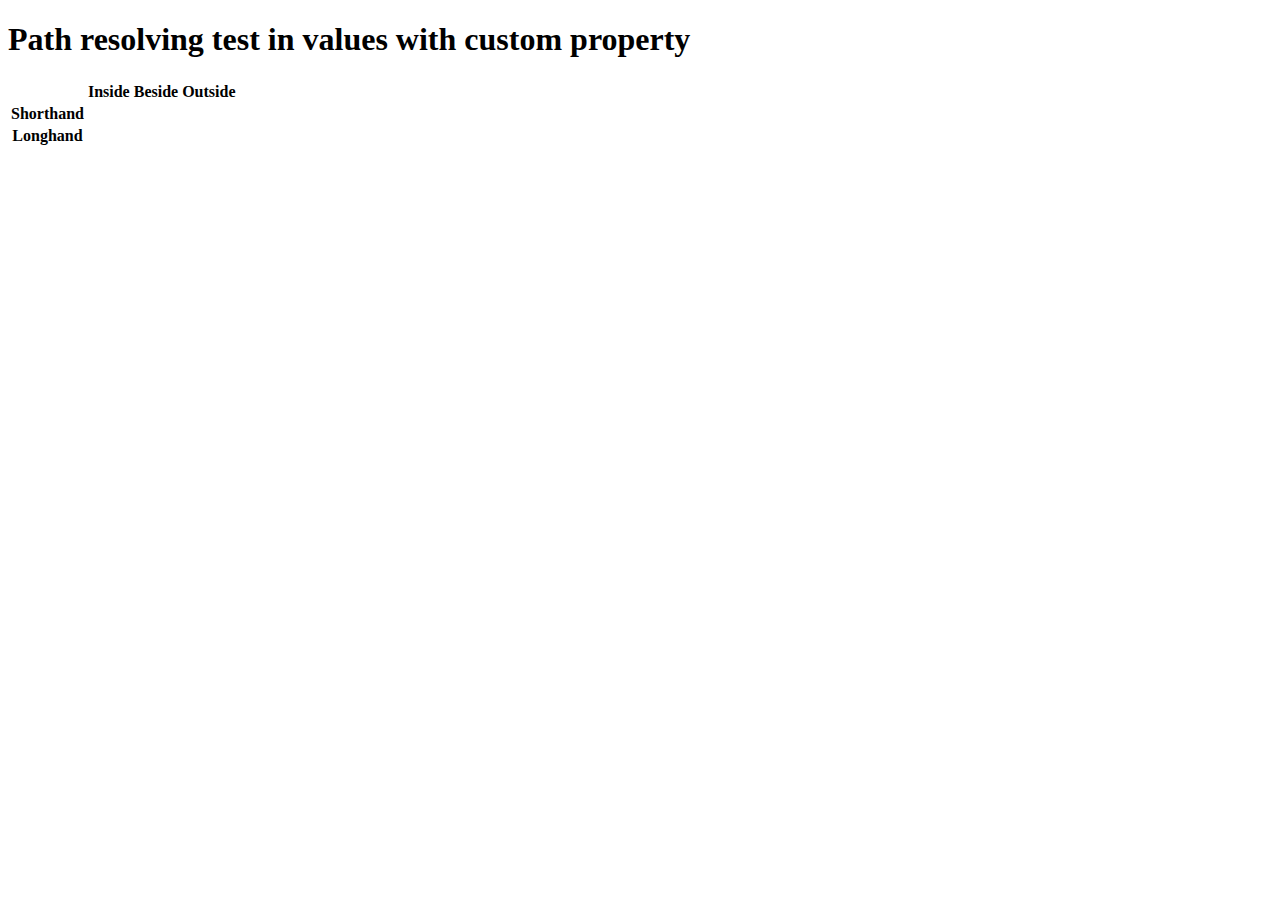
==== index.html @ dd89e679 "Add basic markup" ====
<!DOCTYPE html>
<html class="page" lang="en">

<head>
	<meta charset="UTF-8">
	<meta name="viewport" content="width=device-width, initial-scale=1.0">
	<title>Path resolving test in values ​​with custom property</title>
	<link rel="stylesheet" href="./a/style.css">
	<link rel="stylesheet" href="./b/style.css">
</head>

<body class="page__body">
	<main class="page__content">
		<h1 class="heading">Path resolving test in values ​​with custom property</h1>
		<table>
			<thead>
				<tr>
					<td></td>
					<th scope="col">Inside</th>
					<th scope="col">Beside</th>
					<th scope="col">Outside</th>
				</tr>
			</thead>
			<tbody>
				<tr>
					<th scope="row">Shorthand</th>
					<td>
						<div class="test test--bg_shorthand test--url_inside"></div>
					</td>
					<td>
						<div class="test test--bg_shorthand test--url_beside"></div>
					</td>
					<td>
						<div class="test test--bg_shorthand test--url_outside"></div>
					</td>
				</tr>
				<tr>
					<th scope="row">Longhand</th>
					<td>
						<div class="test test--bg_longhand test--url_inside"></div>
					</td>
					<td></td>
					<td>
						<div class="test test--bg_longhand test--url_outside"></div>
					</td>
				</tr>
			</tbody>
		</table>
	</main>
</body>

</html>
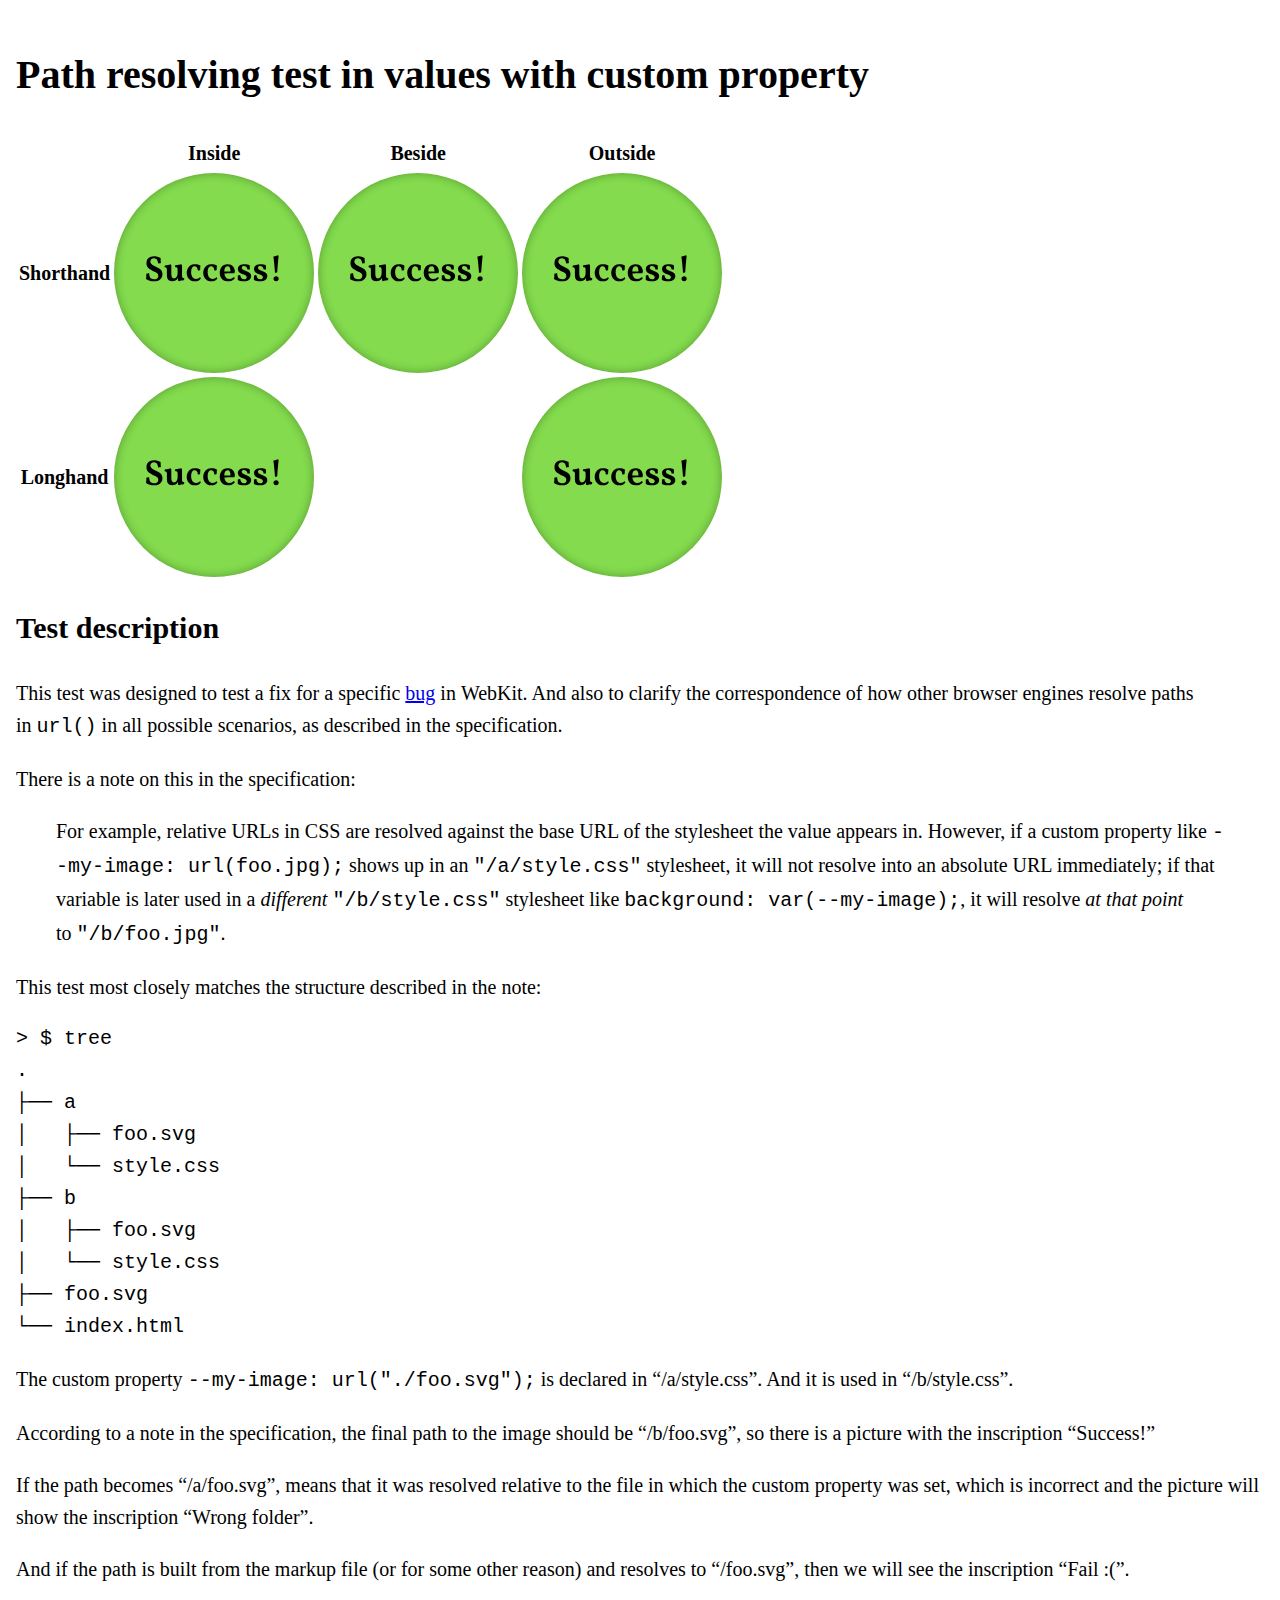
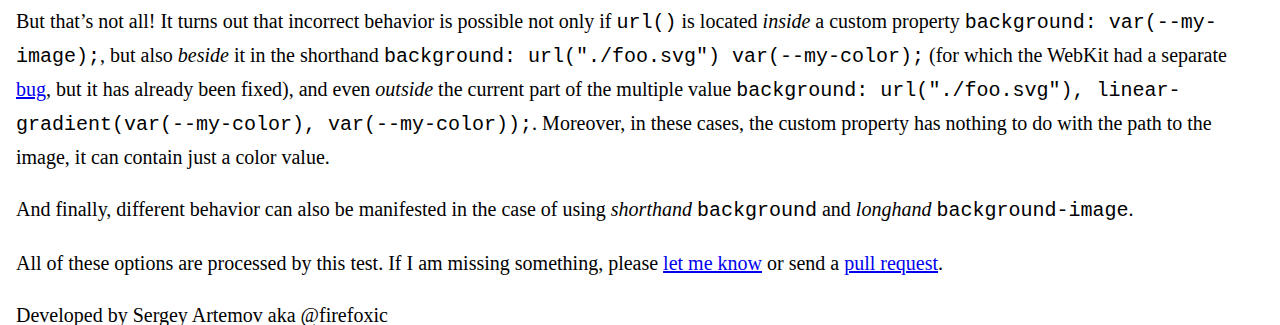
==== commit f30a6c09: "Add description for test" ====
--- a/index.html
+++ b/index.html
@@ -4,14 +4,14 @@
 <head>
 	<meta charset="UTF-8">
 	<meta name="viewport" content="width=device-width, initial-scale=1.0">
-	<title>Path resolving test in values ​​with custom property</title>
+	<title>Path resolving test in values ​​with custom property</title>
 	<link rel="stylesheet" href="./a/style.css">
 	<link rel="stylesheet" href="./b/style.css">
 </head>
 
 <body class="page__body">
 	<main class="page__content">
-		<h1 class="heading">Path resolving test in values ​​with custom property</h1>
+		<h1 class="heading">Path resolving test in values ​​with custom property</h1>
 		<table>
 			<thead>
 				<tr>
@@ -46,7 +46,52 @@
 				</tr>
 			</tbody>
 		</table>
+		<h2>Test description</h2>
+		<p>
+			This test was designed to test a fix for a specific <a href="https://bugs.webkit.org/show_bug.cgi?id=200092">bug</a> in WebKit. And also to clarify the correspondence of how other browser engines resolve paths in <code>url()</code> in all possible scenarios, as described in the specification.
+		</p>
+		<p>
+			There is a note on this in the specification:
+		</p>
+		<blockquote cite="https://drafts.csswg.org/css-variables-1/#syntax">
+			For example, relative URLs in CSS are resolved against the base URL of the stylesheet the value appears in. However, if a custom property like <code>--my-image: url(foo.jpg);</code> shows up in an <code>"/a/style.css"</code> stylesheet, it will not resolve into an absolute URL immediately; if that variable is later used in a <em>different</em> <code>"/b/style.css"</code> stylesheet like <code>background: var(--my-image);</code>, it will resolve <em>at that point</em> to <code>"/b/foo.jpg"</code>.
+		</blockquote>
+		<p>
+			This test most closely matches the structure described in the note:
+		</p>
+		<pre><code>> $ tree
+.
+├── a
+│   ├── foo.svg
+│   └── style.css
+├── b
+│   ├── foo.svg
+│   └── style.css
+├── foo.svg
+└── index.html</code></pre>
+		<p>
+			The custom property <code>--my-image: url("./foo.svg");</code> is declared in “/a/style.css”. And it is used in “/b/style.css”.
+		</p>
+		According to a note in the specification, the final path to the image should be “/b/foo.svg”, so there is a picture with the inscription “Success!”
+		<p>
+		</p>
+		<p>
+			If the path becomes “/a/foo.svg”, means that it was resolved relative to the file in which the custom property was set, which is incorrect and the picture will show the inscription “Wrong folder”.
+		</p>
+		<p>
+			And if the path is built from the markup file (or for some other reason) and resolves to “/foo.svg”, then we will see the inscription “Fail :(”.
+		</p>
+		<p>
+			But that’s not all! It turns out that incorrect behavior is possible not only if <code>url()</code> is located <em>inside</em> a custom property <code>background: var(--my-image);</code>, but also <em>beside</em> it in the shorthand <code>background: url("./foo.svg") var(--my-color);</code> (for which the WebKit had a separate <a href="https://bugs.webkit.org/show_bug.cgi?id=198512">bug</a>, but it has already been fixed), and even <em>outside</em> the current part of the multiple value <code>background: url("./foo.svg"), linear-gradient(var(--my-color), var(--my-color));</code>. Moreover, in these cases, the custom property has nothing to do with the path to the image, it can contain just a color value.
+		</p>
+		<p>
+			And finally, different behavior can also be manifested in the case of using <em>shorthand</em> <code>background</code> and <em>longhand</em> <code>background-image</code>.
+		</p>
+		<p>
+			All of these options are processed by this test. If I am missing something, please <a href="https://github.com/firefoxic/test-custom-properties-working-with-url/issues">let me know</a> or send a <a href="https://github.com/firefoxic/test-custom-properties-working-with-url/pulls">pull request</a>.
+		</p>
 	</main>
+	<footer>Developed by Sergey Artemov aka @firefoxic</footer>
 </body>
 
 </html>
--- a/a/style.css
+++ b/a/style.css
@@ -0,0 +1,3 @@
+.test {
+	--my-image: url("./foo.svg");
+}
--- a/b/style.css
+++ b/b/style.css
@@ -0,0 +1,47 @@
+.page {
+	display: grid;
+	min-block-size: 100%;
+	font-size: 20px;
+	line-height: 1.6;
+}
+
+.page__body {
+	box-sizing: border-box;
+	display: grid;
+	min-block-size: 100%;
+	margin: 0;
+	padding: 16px;
+}
+
+.test {
+	--my-color: hsl(250deg 66% 58%);
+
+	inline-size: 200px;
+	block-size: 200px;
+	border-radius: 100%;
+	box-shadow: inset 0px 0px 10px hsl(0deg 0% 0% / 0.3);
+}
+
+.test--bg_shorthand.test--url_inside {
+	background: var(--my-image);
+}
+
+.test--bg_shorthand.test--url_beside {
+	background: url("./foo.svg") var(--my-color);
+}
+
+.test--bg_shorthand.test--url_outside {
+	background:
+		url("./foo.svg"),
+		linear-gradient(var(--my-color), var(--my-color));
+}
+
+.test--bg_longhand.test--url_inside {
+	background-image: var(--my-image);
+}
+
+.test--bg_longhand.test--url_outside {
+	background-image:
+		url("./foo.svg"),
+		linear-gradient(var(--my-color), var(--my-color));
+}
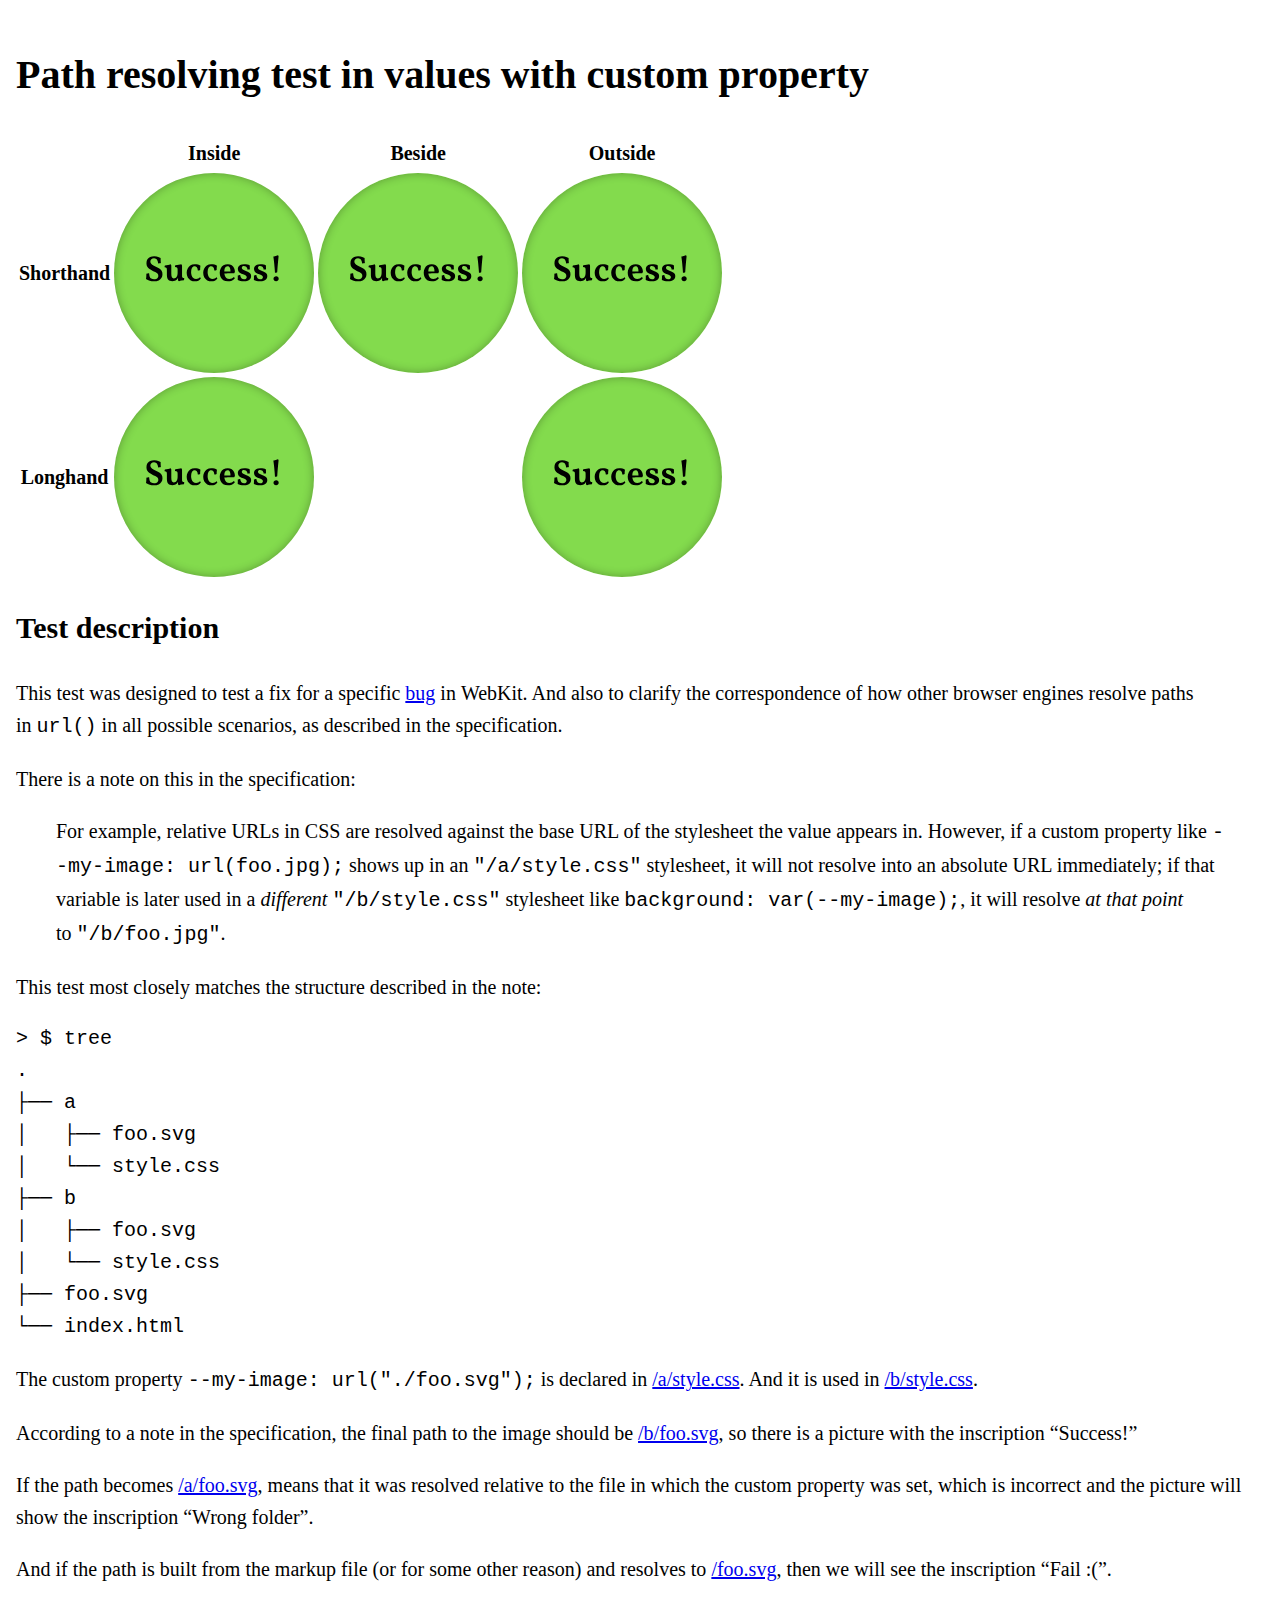
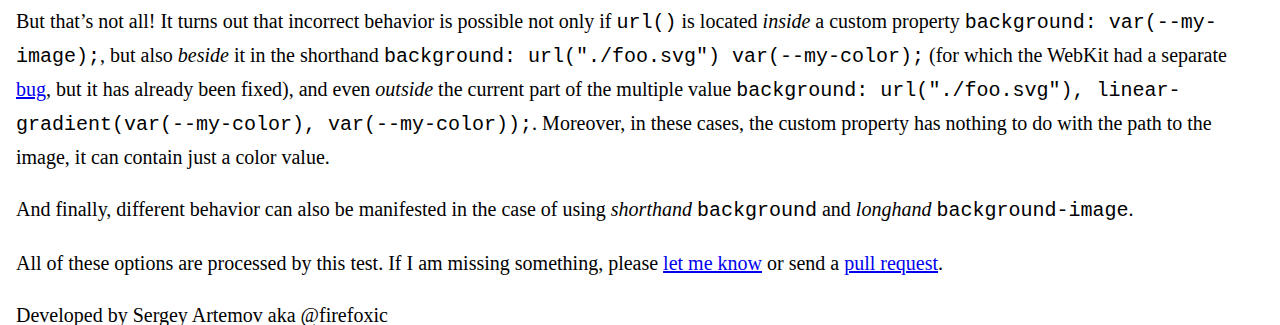
==== commit bd9744ef: "Add links for paths" ====
--- a/index.html
+++ b/index.html
@@ -70,16 +70,16 @@
 ├── foo.svg
 └── index.html</code></pre>
 		<p>
-			The custom property <code>--my-image: url("./foo.svg");</code> is declared in “/a/style.css”. And it is used in “/b/style.css”.
+			The custom property <code>--my-image: url("./foo.svg");</code> is declared in <a href="./a/style.css">/a/style.css</a>. And it is used in <a href="./b/style.css">/b/style.css</a>.
 		</p>
-		According to a note in the specification, the final path to the image should be “/b/foo.svg”, so there is a picture with the inscription “Success!”
+		According to a note in the specification, the final path to the image should be <a href="./b/foo.svg">/b/foo.svg</a>, so there is a picture with the inscription “Success!”
 		<p>
 		</p>
 		<p>
-			If the path becomes “/a/foo.svg”, means that it was resolved relative to the file in which the custom property was set, which is incorrect and the picture will show the inscription “Wrong folder”.
+			If the path becomes <a href="./a/foo.svg">/a/foo.svg</a>, means that it was resolved relative to the file in which the custom property was set, which is incorrect and the picture will show the inscription “Wrong folder”.
 		</p>
 		<p>
-			And if the path is built from the markup file (or for some other reason) and resolves to “/foo.svg”, then we will see the inscription “Fail :(”.
+			And if the path is built from the markup file (or for some other reason) and resolves to <a href="./foo.svg">/foo.svg</a>, then we will see the inscription “Fail :(”.
 		</p>
 		<p>
 			But that’s not all! It turns out that incorrect behavior is possible not only if <code>url()</code> is located <em>inside</em> a custom property <code>background: var(--my-image);</code>, but also <em>beside</em> it in the shorthand <code>background: url("./foo.svg") var(--my-color);</code> (for which the WebKit had a separate <a href="https://bugs.webkit.org/show_bug.cgi?id=198512">bug</a>, but it has already been fixed), and even <em>outside</em> the current part of the multiple value <code>background: url("./foo.svg"), linear-gradient(var(--my-color), var(--my-color));</code>. Moreover, in these cases, the custom property has nothing to do with the path to the image, it can contain just a color value.
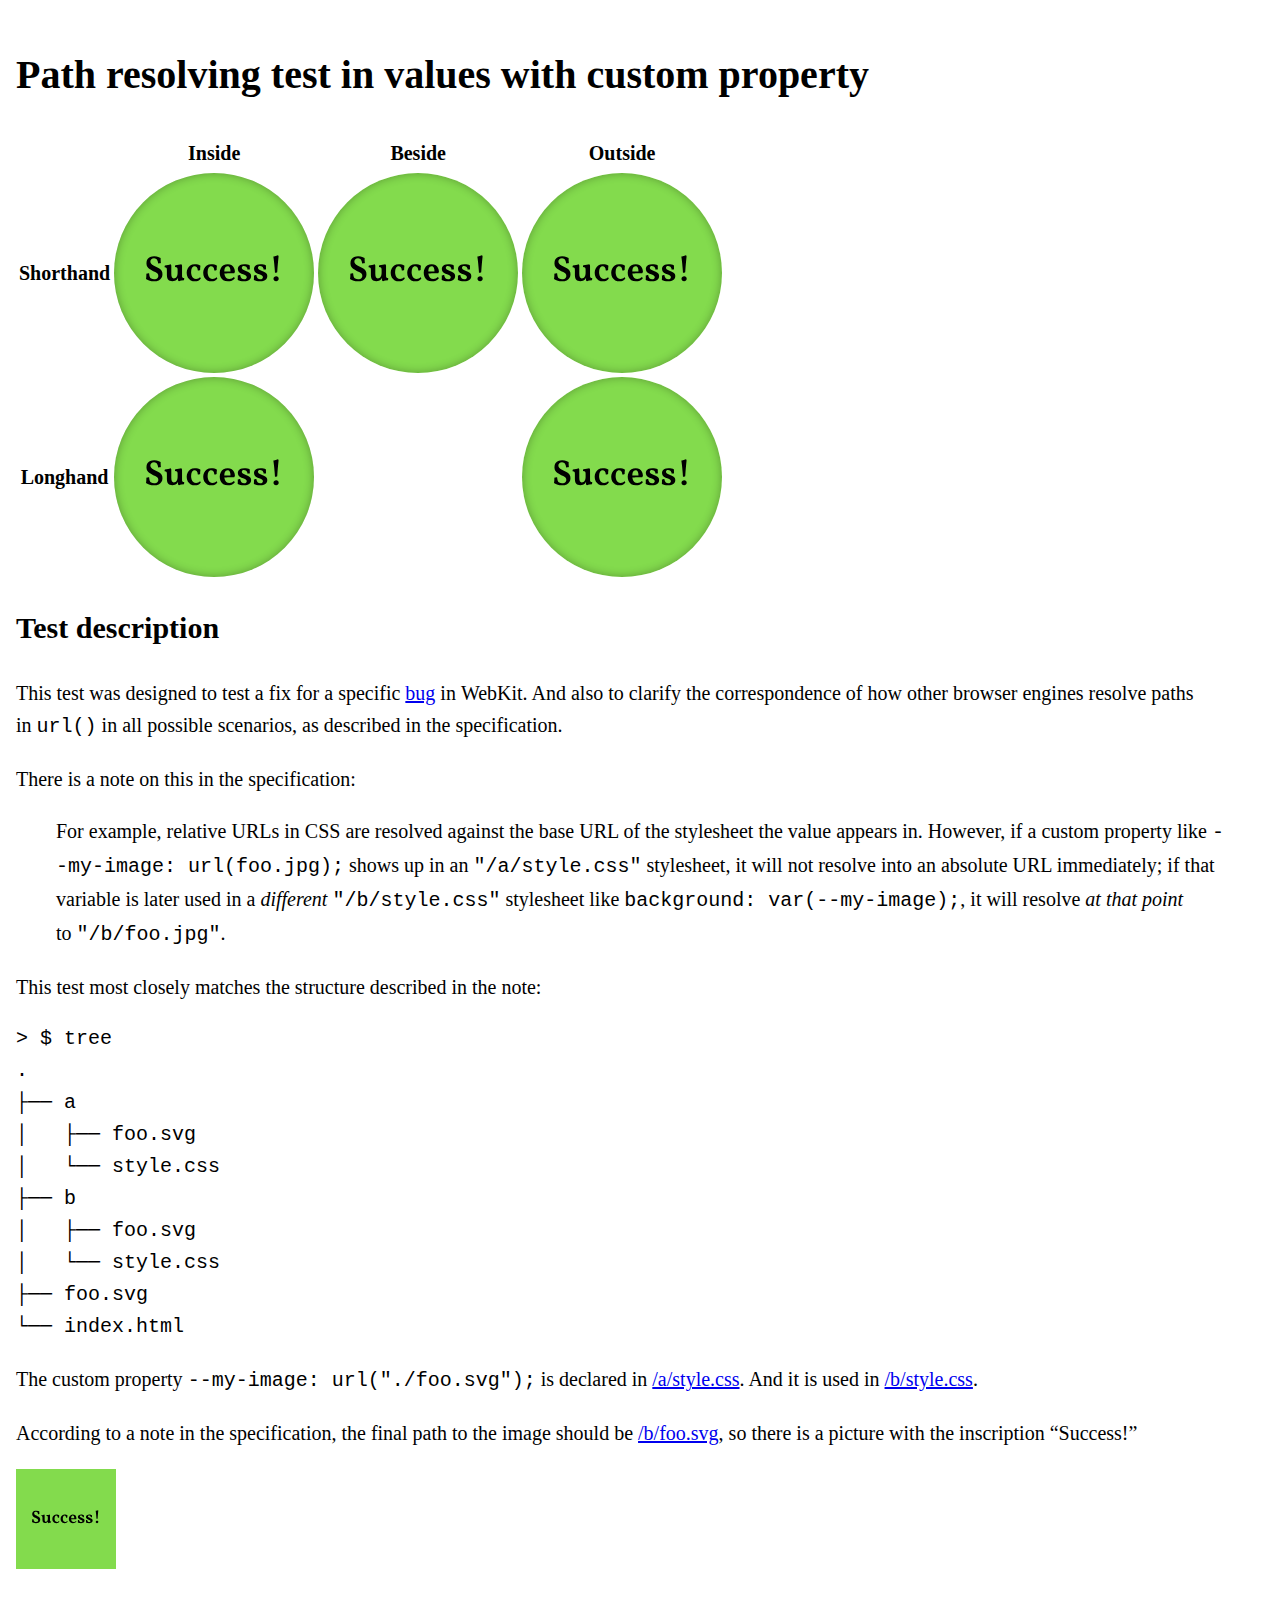
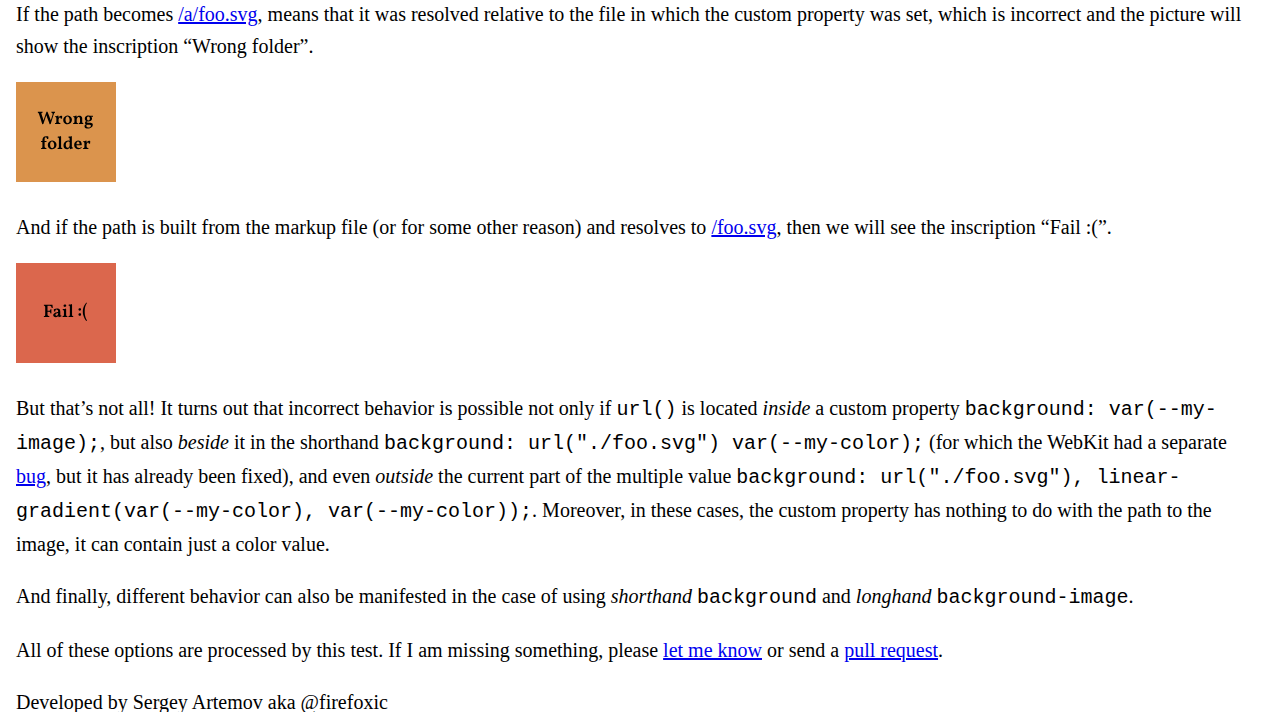
==== commit 54cd4aee: "Add example of testing images" ====
--- a/index.html
+++ b/index.html
@@ -72,15 +72,18 @@
 		<p>
 			The custom property <code>--my-image: url("./foo.svg");</code> is declared in <a href="./a/style.css">/a/style.css</a>. And it is used in <a href="./b/style.css">/b/style.css</a>.
 		</p>
-		According to a note in the specification, the final path to the image should be <a href="./b/foo.svg">/b/foo.svg</a>, so there is a picture with the inscription “Success!”
 		<p>
+			According to a note in the specification, the final path to the image should be <a href="./b/foo.svg">/b/foo.svg</a>, so there is a picture with the inscription “Success!”
 		</p>
+		<p><img src="./b/foo.svg" alt="Success!" width="100" height="100"></p>
 		<p>
 			If the path becomes <a href="./a/foo.svg">/a/foo.svg</a>, means that it was resolved relative to the file in which the custom property was set, which is incorrect and the picture will show the inscription “Wrong folder”.
 		</p>
+		<p><img src="./a/foo.svg" alt="Wrong folder" width="100" height="100"></p>
 		<p>
 			And if the path is built from the markup file (or for some other reason) and resolves to <a href="./foo.svg">/foo.svg</a>, then we will see the inscription “Fail :(”.
 		</p>
+		<p><img src="./foo.svg" alt="Fail :(" width="100" height="100"></p>
 		<p>
 			But that’s not all! It turns out that incorrect behavior is possible not only if <code>url()</code> is located <em>inside</em> a custom property <code>background: var(--my-image);</code>, but also <em>beside</em> it in the shorthand <code>background: url("./foo.svg") var(--my-color);</code> (for which the WebKit had a separate <a href="https://bugs.webkit.org/show_bug.cgi?id=198512">bug</a>, but it has already been fixed), and even <em>outside</em> the current part of the multiple value <code>background: url("./foo.svg"), linear-gradient(var(--my-color), var(--my-color));</code>. Moreover, in these cases, the custom property has nothing to do with the path to the image, it can contain just a color value.
 		</p>
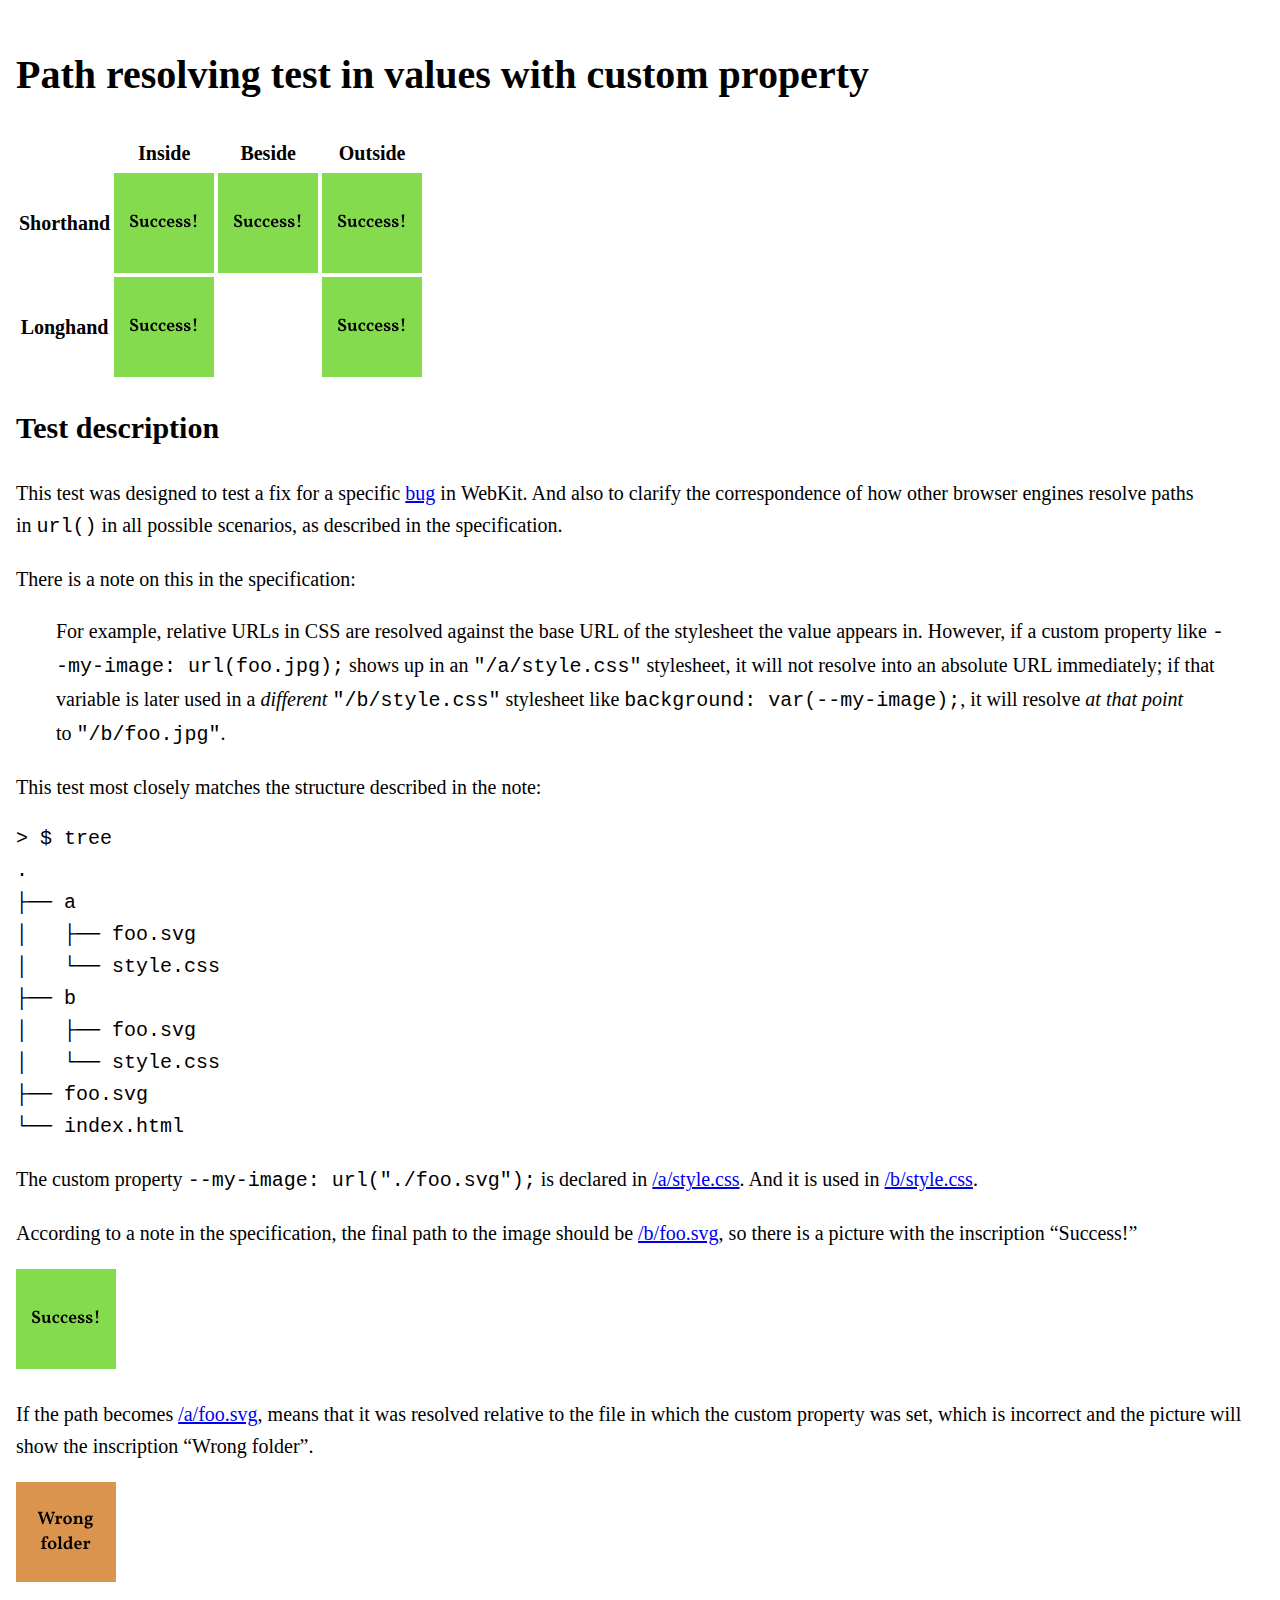
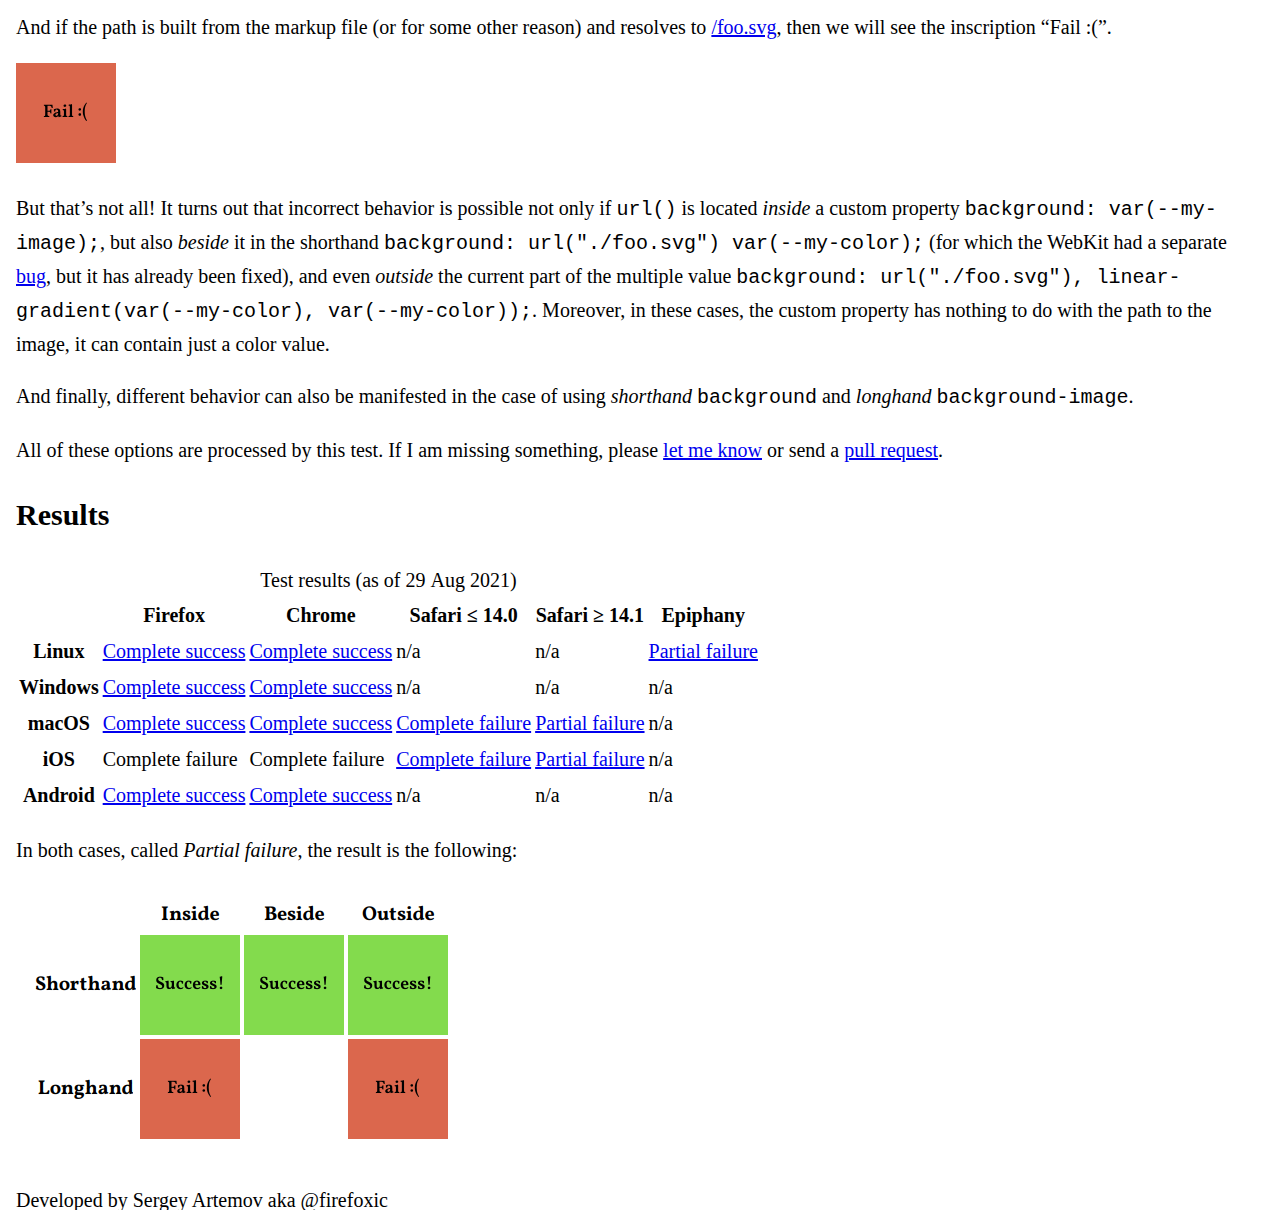
==== commit a7a2319f: "Update test results" ====
--- a/index.html
+++ b/index.html
@@ -93,6 +93,66 @@
 		<p>
 			All of these options are processed by this test. If I am missing something, please <a href="https://github.com/firefoxic/test-custom-properties-working-with-url/issues">let me know</a> or send a <a href="https://github.com/firefoxic/test-custom-properties-working-with-url/pulls">pull request</a>.
 		</p>
+		<h2>Results</h2>
+		<table>
+			<caption>Test results (as of 29 Aug 2021)</caption>
+			<thead>
+				<tr>
+					<td></td>
+					<th scope="col">Firefox</th>
+					<th scope="col">Chrome</th>
+					<th scope="col">Safari ≤ 14.0</th>
+					<th scope="col">Safari ≥ 14.1</th>
+					<th scope="col">Epiphany</th>
+				</tr>
+			</thead>
+			<tbody>
+				<tr>
+					<th scope="row">Linux</th>
+					<td><a href="./results/2021/08/29/firefox-linux.webp">Complete success</a></td>
+					<td><a href="./results/2021/08/29/chrome-linux.webp">Complete success</a></td>
+					<td>n/a</td>
+					<td>n/a</td>
+					<td><a href="./results/2021/08/29/epiphany.webp">Partial failure</a></td>
+				</tr>
+				<tr>
+					<th scope="row">Windows</th>
+					<td><a href="./results/2021/08/29/firefox-windows.webp">Complete success</a></td>
+					<td><a href="./results/2021/08/29/chrome-windows.webp">Complete success</a></td>
+					<td>n/a</td>
+					<td>n/a</td>
+					<td>n/a</td>
+				</tr>
+				<tr>
+					<th scope="row">macOS</th>
+					<td><a href="./results/2021/08/29/firefox-macos.png">Complete success</a></td>
+					<td><a href="./results/2021/08/29/chrome-macos.webp">Complete success</a></td>
+					<td><a href="./results/2021/08/29/safari13.1-macos.webp">Complete failure</a></td>
+					<td><a href="./results/2021/08/29/safari14.1-macos.webp">Partial failure</a></td>
+					<td>n/a</td>
+				</tr>
+				<tr>
+					<th scope="row">iOS</th>
+					<td><a>Complete failure</a></td>
+					<td><a>Complete failure</a></td>
+					<td><a href="./results/2021/08/29/safari14.0-ios.webp">Complete failure</a></td>
+					<td><a href="./results/2021/08/29/safari14.6-ios.webp">Partial failure</a></td>
+					<td>n/a</td>
+				</tr>
+				<tr>
+					<th scope="row">Android</th>
+					<td><a href="./results/2021/08/29/firefox-android.webp">Complete success</a></td>
+					<td><a href="./results/2021/08/29/chrome-android.webp">Complete success</a></td>
+					<td>n/a</td>
+					<td>n/a</td>
+					<td>n/a</td>
+				</tr>
+			</tbody>
+		</table>
+		<p>In both cases, called <em>Partial failure</em>, the result is the following:</p>
+		<p>
+			<img src="./results/partial-failure.webp" alt="Failed only longhand cases" width="452" height="269">
+		</p>
 	</main>
 	<footer>Developed by Sergey Artemov aka @firefoxic</footer>
 </body>
--- a/b/style.css
+++ b/b/style.css
@@ -16,10 +16,8 @@
 .test {
 	--my-color: hsl(250deg 66% 58%);
 
-	inline-size: 200px;
-	block-size: 200px;
-	border-radius: 100%;
-	box-shadow: inset 0px 0px 10px hsl(0deg 0% 0% / 0.3);
+	inline-size: 100px;
+	block-size: 100px;
 }
 
 .test--bg_shorthand.test--url_inside {
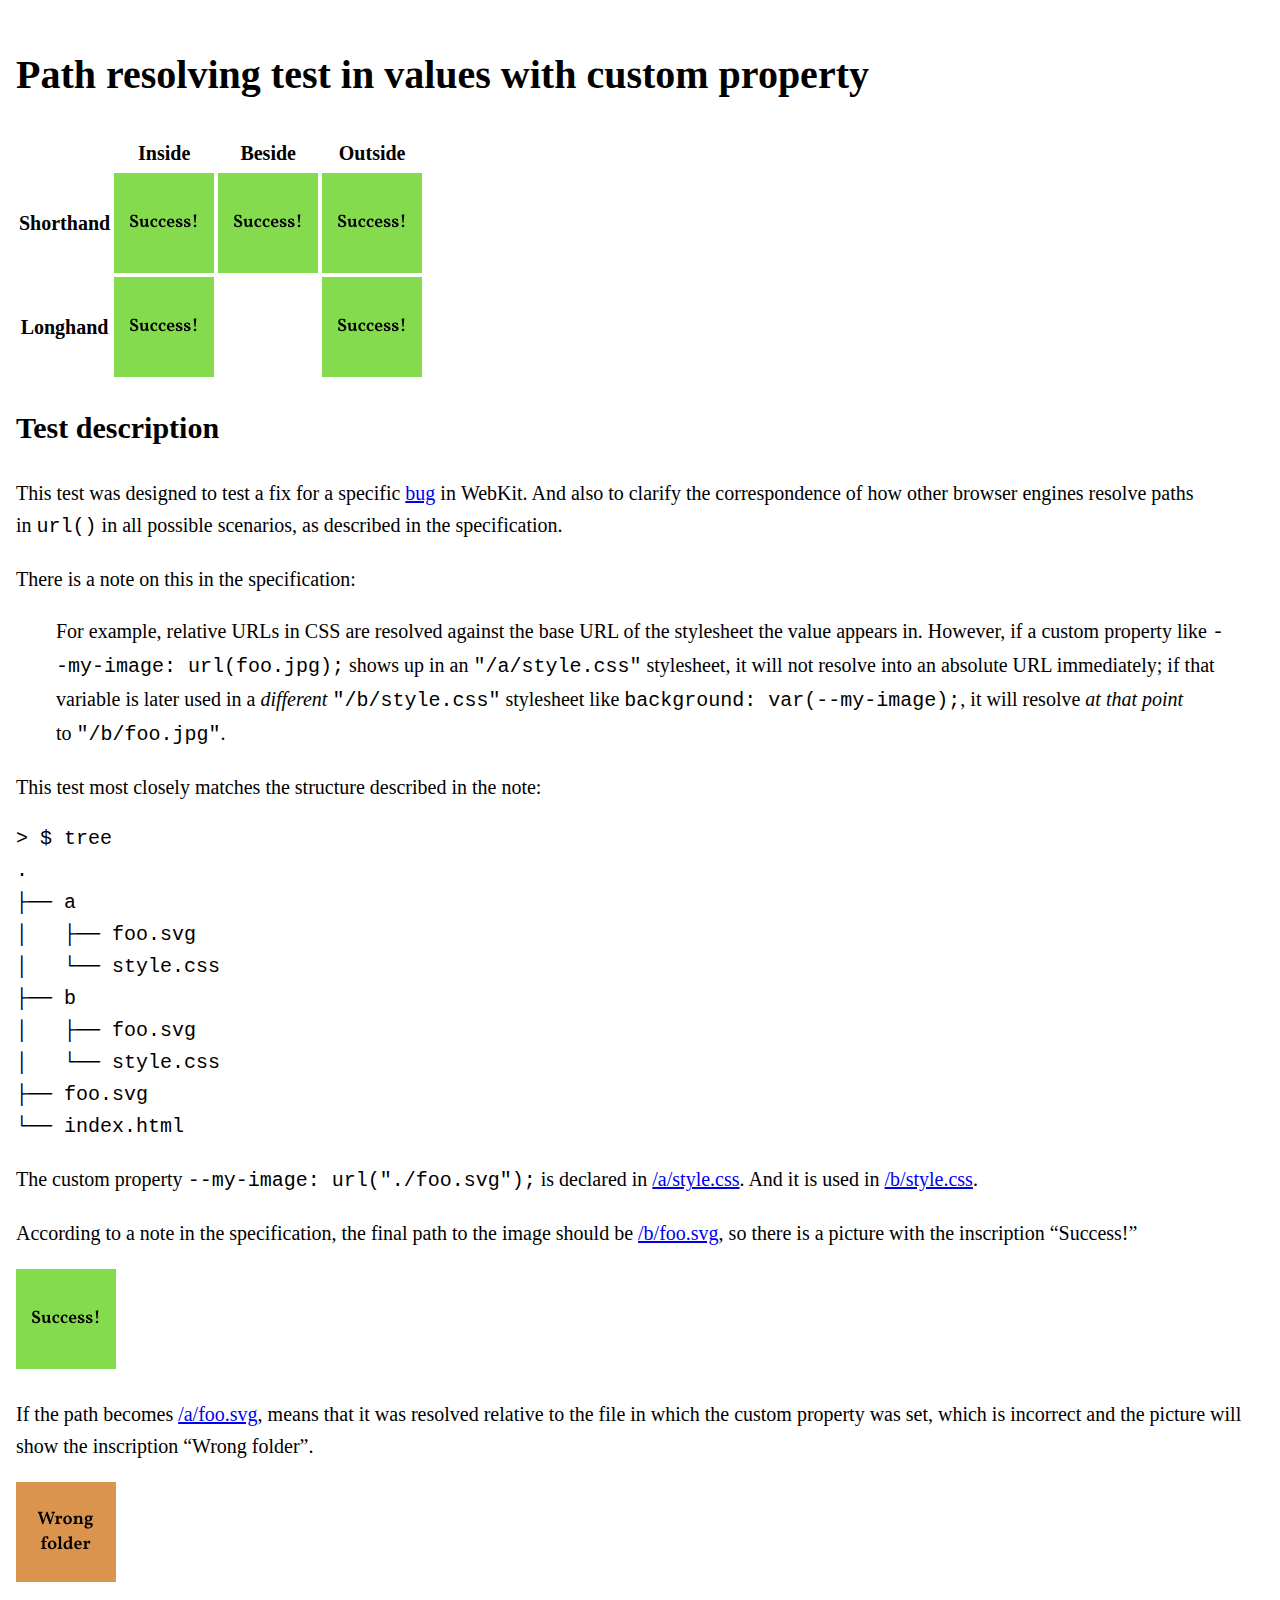
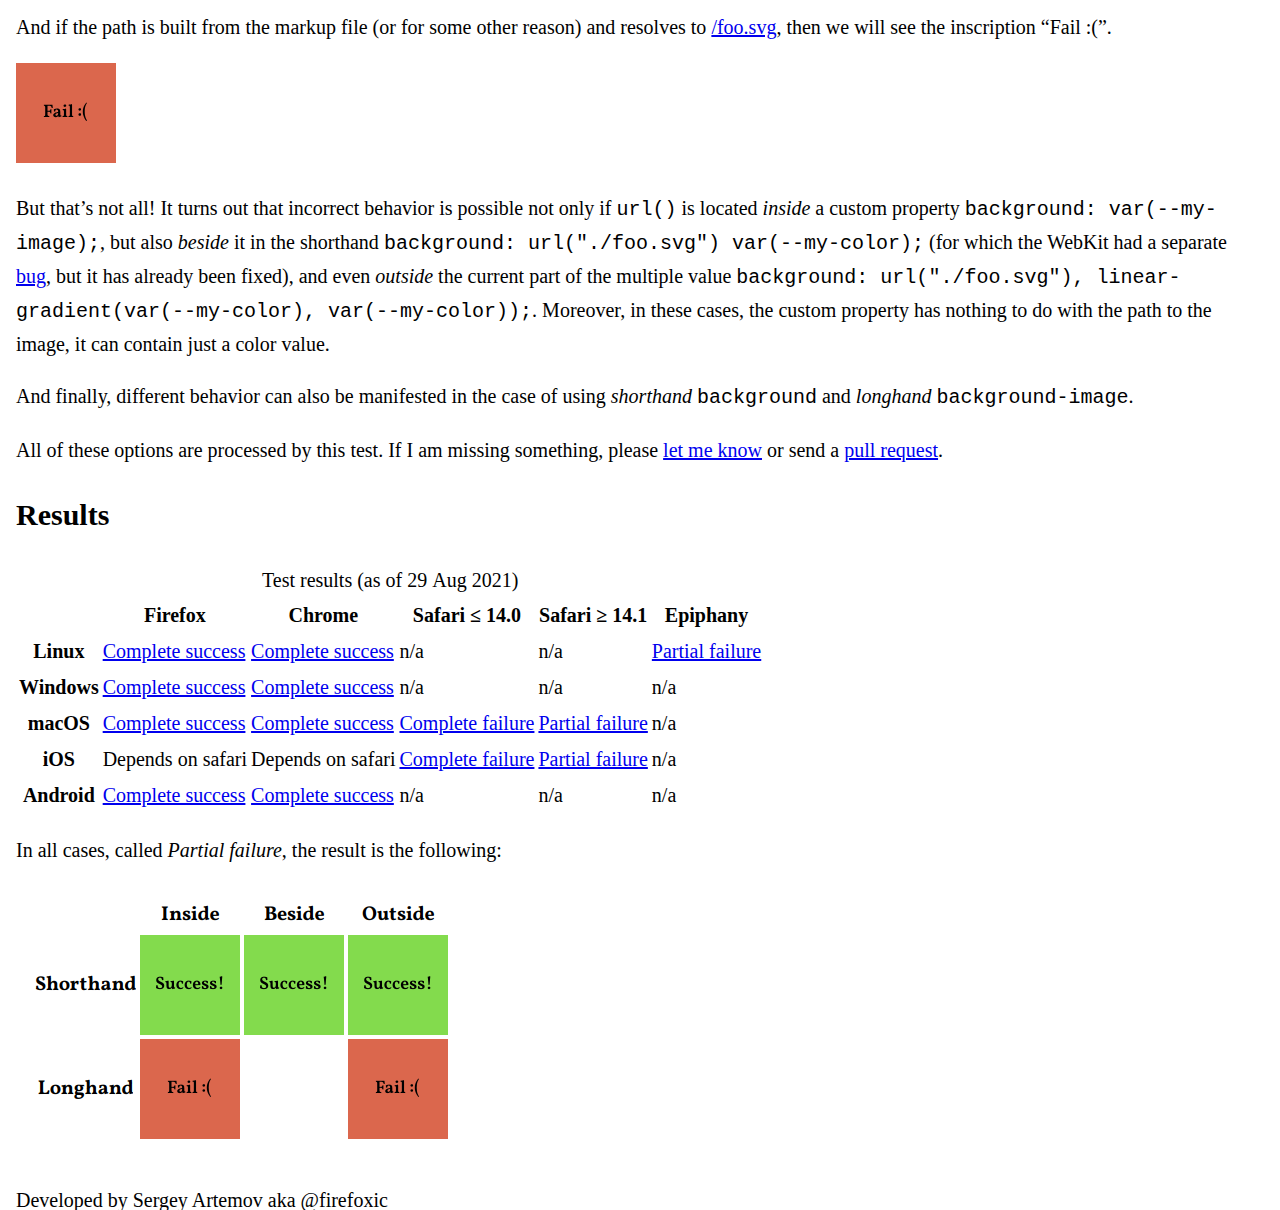
==== commit 8c5b906a: "Move common styles from test stylesheet" ====
--- a/index.html
+++ b/index.html
@@ -5,6 +5,8 @@
 	<meta charset="UTF-8">
 	<meta name="viewport" content="width=device-width, initial-scale=1.0">
 	<title>Path resolving test in values ​​with custom property</title>
+	<link rel="shortcut icon" href="./foo.svg" type="image/svg+xml">
+	<link rel="stylesheet" href="./css/style.css">
 	<link rel="stylesheet" href="./a/style.css">
 	<link rel="stylesheet" href="./b/style.css">
 </head>
@@ -125,7 +127,7 @@
 				</tr>
 				<tr>
 					<th scope="row">macOS</th>
-					<td><a href="./results/2021/08/29/firefox-macos.png">Complete success</a></td>
+					<td><a href="./results/2021/08/29/firefox-macos.webp">Complete success</a></td>
 					<td><a href="./results/2021/08/29/chrome-macos.webp">Complete success</a></td>
 					<td><a href="./results/2021/08/29/safari13.1-macos.webp">Complete failure</a></td>
 					<td><a href="./results/2021/08/29/safari14.1-macos.webp">Partial failure</a></td>
@@ -133,8 +135,8 @@
 				</tr>
 				<tr>
 					<th scope="row">iOS</th>
-					<td><a>Complete failure</a></td>
-					<td><a>Complete failure</a></td>
+					<td><a>Depends on safari</a></td>
+					<td><a>Depends on safari</a></td>
 					<td><a href="./results/2021/08/29/safari14.0-ios.webp">Complete failure</a></td>
 					<td><a href="./results/2021/08/29/safari14.6-ios.webp">Partial failure</a></td>
 					<td>n/a</td>
@@ -149,7 +151,7 @@
 				</tr>
 			</tbody>
 		</table>
-		<p>In both cases, called <em>Partial failure</em>, the result is the following:</p>
+		<p>In all cases, called <em>Partial failure</em>, the result is the following:</p>
 		<p>
 			<img src="./results/partial-failure.webp" alt="Failed only longhand cases" width="452" height="269">
 		</p>
--- a/css/style.css
+++ b/css/style.css
@@ -0,0 +1,14 @@
+.page {
+	display: grid;
+	min-block-size: 100%;
+	font-size: 20px;
+	line-height: 1.6;
+}
+
+.page__body {
+	box-sizing: border-box;
+	display: grid;
+	min-block-size: 100%;
+	margin: 0;
+	padding: 16px;
+}
--- a/b/style.css
+++ b/b/style.css
@@ -1,18 +1,3 @@
-.page {
-	display: grid;
-	min-block-size: 100%;
-	font-size: 20px;
-	line-height: 1.6;
-}
-
-.page__body {
-	box-sizing: border-box;
-	display: grid;
-	min-block-size: 100%;
-	margin: 0;
-	padding: 16px;
-}
-
 .test {
 	--my-color: hsl(250deg 66% 58%);
 
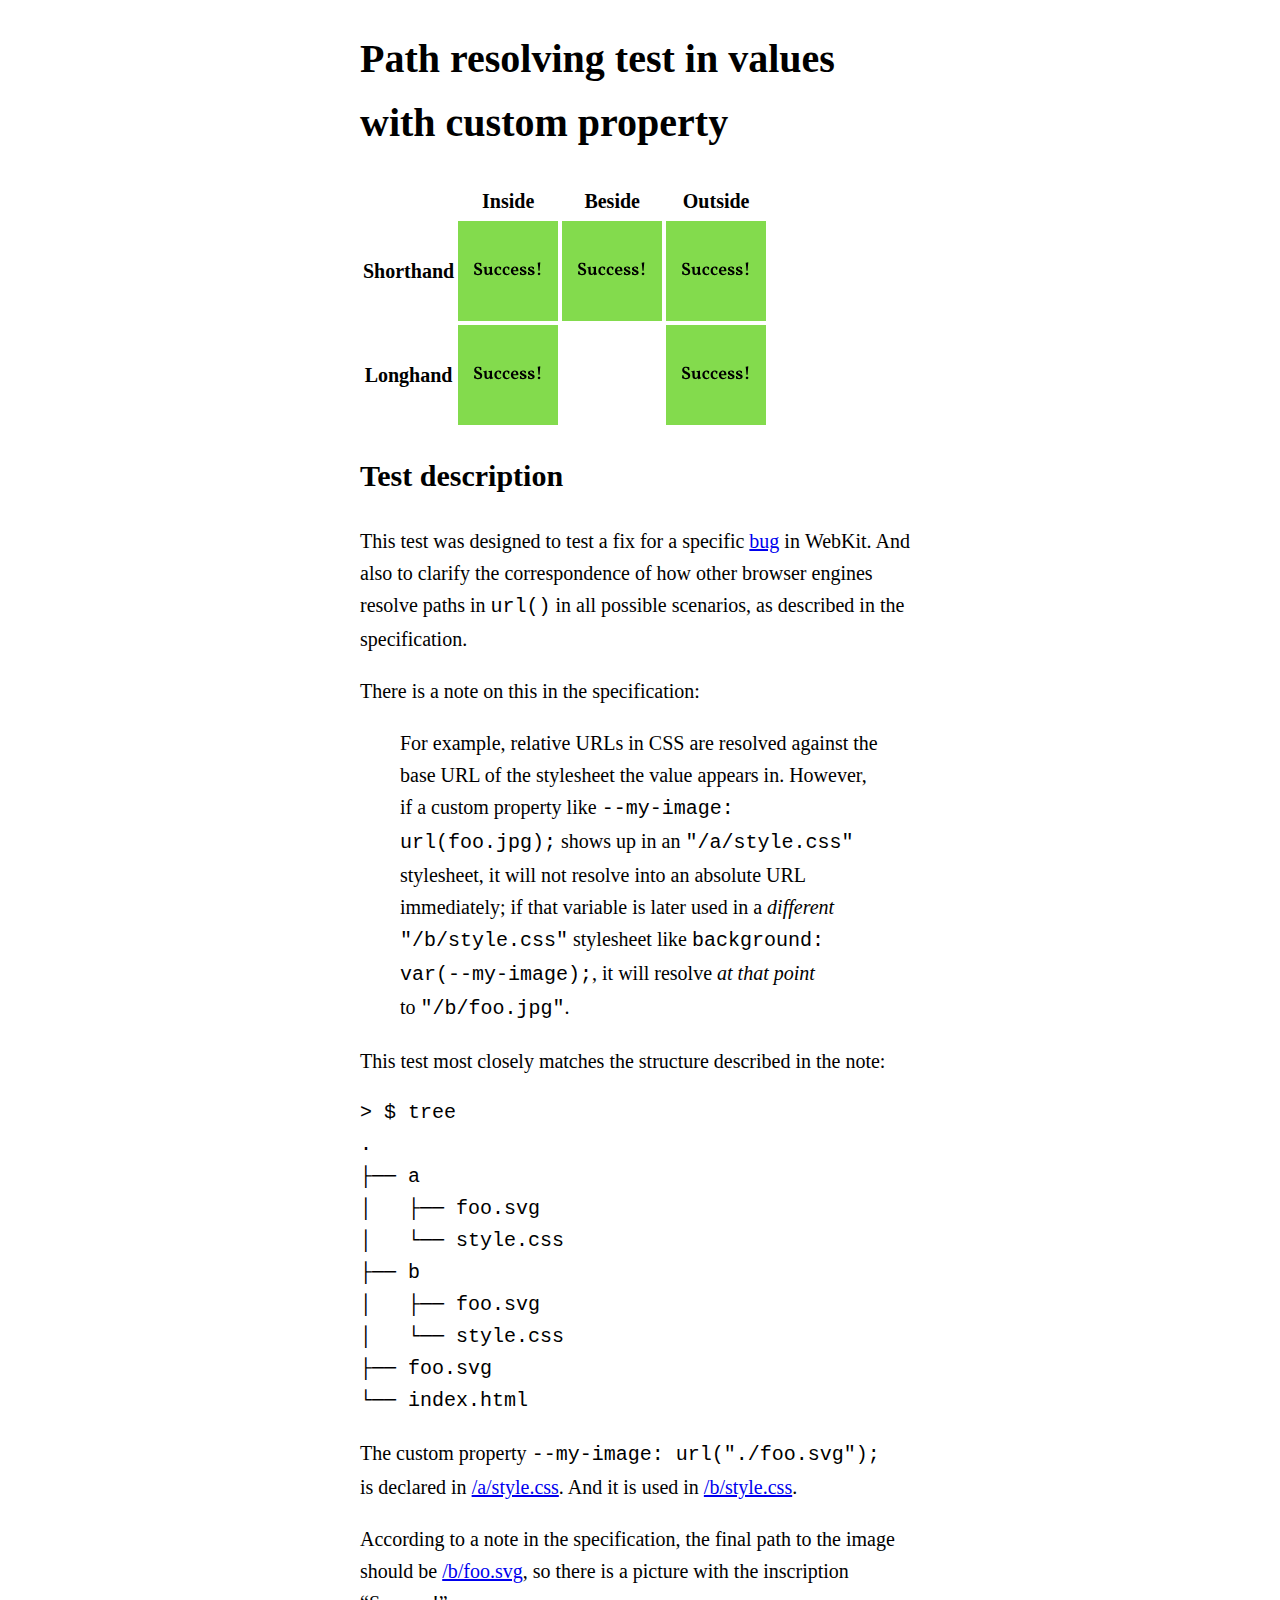
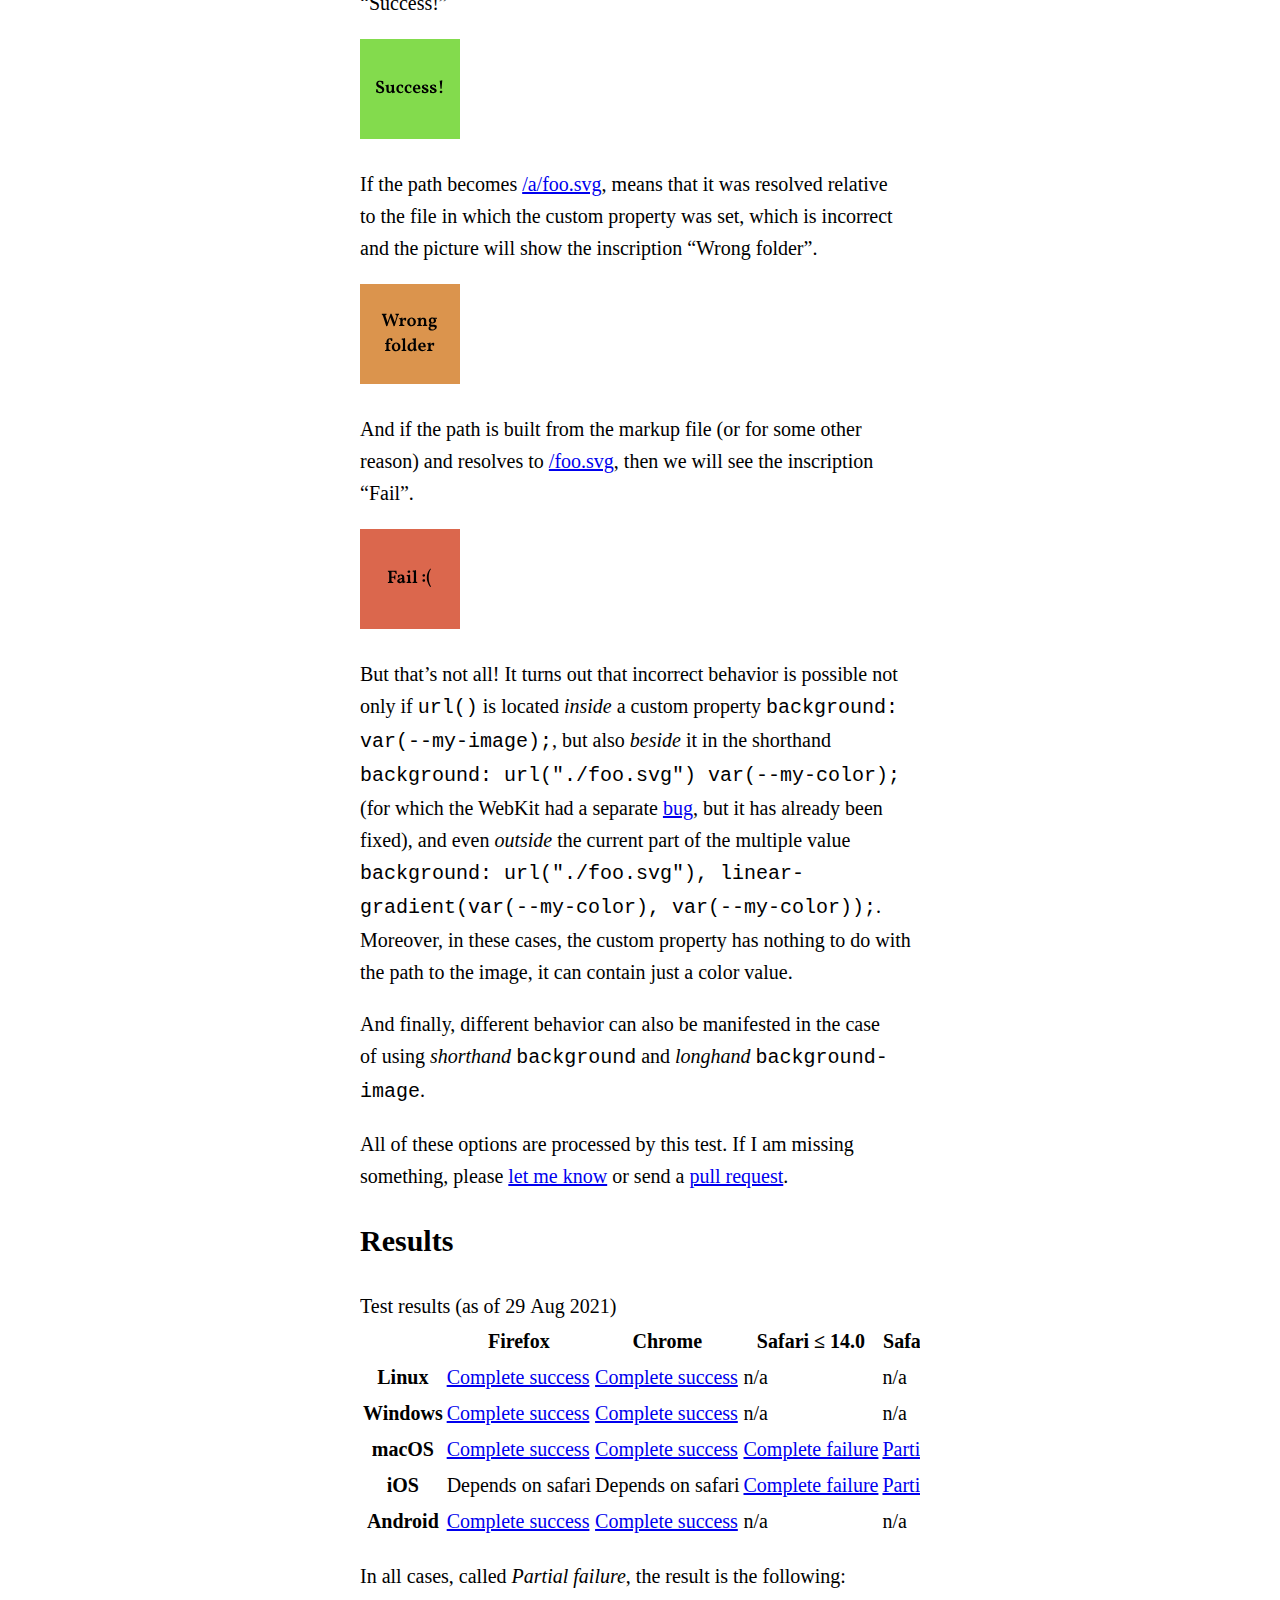
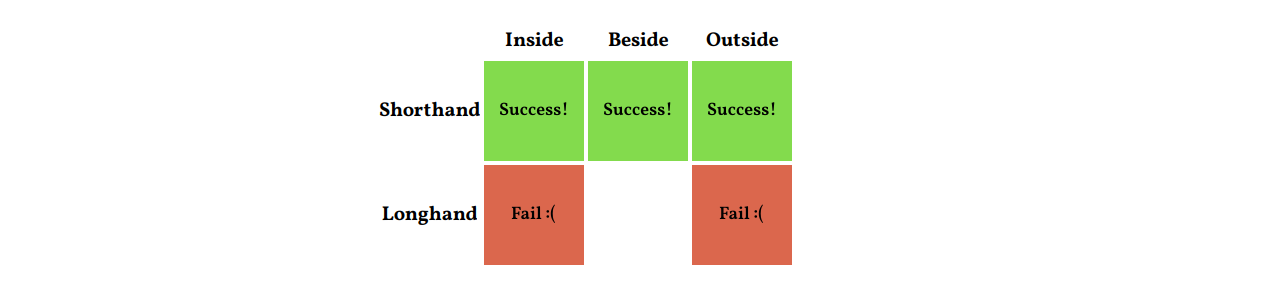
==== commit c886ae99: "Add some styles for readability" ====
--- a/index.html
+++ b/index.html
@@ -4,7 +4,7 @@
 <head>
 	<meta charset="UTF-8">
 	<meta name="viewport" content="width=device-width, initial-scale=1.0">
-	<title>Path resolving test in values ​​with custom property</title>
+	<title>Path resolving test in values ​​with custom property</title>
 	<link rel="shortcut icon" href="./foo.svg" type="image/svg+xml">
 	<link rel="stylesheet" href="./css/style.css">
 	<link rel="stylesheet" href="./a/style.css">
@@ -13,41 +13,43 @@
 
 <body class="page__body">
 	<main class="page__content">
-		<h1 class="heading">Path resolving test in values ​​with custom property</h1>
-		<table>
-			<thead>
-				<tr>
-					<td></td>
-					<th scope="col">Inside</th>
-					<th scope="col">Beside</th>
-					<th scope="col">Outside</th>
-				</tr>
-			</thead>
-			<tbody>
-				<tr>
-					<th scope="row">Shorthand</th>
-					<td>
-						<div class="test test--bg_shorthand test--url_inside"></div>
-					</td>
-					<td>
-						<div class="test test--bg_shorthand test--url_beside"></div>
-					</td>
-					<td>
-						<div class="test test--bg_shorthand test--url_outside"></div>
-					</td>
-				</tr>
-				<tr>
-					<th scope="row">Longhand</th>
-					<td>
-						<div class="test test--bg_longhand test--url_inside"></div>
-					</td>
-					<td></td>
-					<td>
-						<div class="test test--bg_longhand test--url_outside"></div>
-					</td>
-				</tr>
-			</tbody>
-		</table>
+		<h1 class="heading">Path resolving test in values ​​with custom property</h1>
+		<figure>
+			<table>
+				<thead>
+					<tr>
+						<td></td>
+						<th scope="col">Inside</th>
+						<th scope="col">Beside</th>
+						<th scope="col">Outside</th>
+					</tr>
+				</thead>
+				<tbody>
+					<tr>
+						<th scope="row">Shorthand</th>
+						<td>
+							<div class="test test--bg_shorthand test--url_inside"></div>
+						</td>
+						<td>
+							<div class="test test--bg_shorthand test--url_beside"></div>
+						</td>
+						<td>
+							<div class="test test--bg_shorthand test--url_outside"></div>
+						</td>
+					</tr>
+					<tr>
+						<th scope="row">Longhand</th>
+						<td>
+							<div class="test test--bg_longhand test--url_inside"></div>
+						</td>
+						<td></td>
+						<td>
+							<div class="test test--bg_longhand test--url_outside"></div>
+						</td>
+					</tr>
+				</tbody>
+			</table>
+		</figure>
 		<h2>Test description</h2>
 		<p>
 			This test was designed to test a fix for a specific <a href="https://bugs.webkit.org/show_bug.cgi?id=200092">bug</a> in WebKit. And also to clarify the correspondence of how other browser engines resolve paths in <code>url()</code> in all possible scenarios, as described in the specification.
@@ -83,9 +85,9 @@
 		</p>
 		<p><img src="./a/foo.svg" alt="Wrong folder" width="100" height="100"></p>
 		<p>
-			And if the path is built from the markup file (or for some other reason) and resolves to <a href="./foo.svg">/foo.svg</a>, then we will see the inscription “Fail :(”.
+			And if the path is built from the markup file (or for some other reason) and resolves to <a href="./foo.svg">/foo.svg</a>, then we will see the inscription “Fail”.
 		</p>
-		<p><img src="./foo.svg" alt="Fail :(" width="100" height="100"></p>
+		<p><img src="./foo.svg" alt="Fail" width="100" height="100"></p>
 		<p>
 			But that’s not all! It turns out that incorrect behavior is possible not only if <code>url()</code> is located <em>inside</em> a custom property <code>background: var(--my-image);</code>, but also <em>beside</em> it in the shorthand <code>background: url("./foo.svg") var(--my-color);</code> (for which the WebKit had a separate <a href="https://bugs.webkit.org/show_bug.cgi?id=198512">bug</a>, but it has already been fixed), and even <em>outside</em> the current part of the multiple value <code>background: url("./foo.svg"), linear-gradient(var(--my-color), var(--my-color));</code>. Moreover, in these cases, the custom property has nothing to do with the path to the image, it can contain just a color value.
 		</p>
@@ -96,65 +98,67 @@
 			All of these options are processed by this test. If I am missing something, please <a href="https://github.com/firefoxic/test-custom-properties-working-with-url/issues">let me know</a> or send a <a href="https://github.com/firefoxic/test-custom-properties-working-with-url/pulls">pull request</a>.
 		</p>
 		<h2>Results</h2>
-		<table>
-			<caption>Test results (as of 29 Aug 2021)</caption>
-			<thead>
-				<tr>
-					<td></td>
-					<th scope="col">Firefox</th>
-					<th scope="col">Chrome</th>
-					<th scope="col">Safari ≤ 14.0</th>
-					<th scope="col">Safari ≥ 14.1</th>
-					<th scope="col">Epiphany</th>
-				</tr>
-			</thead>
-			<tbody>
-				<tr>
-					<th scope="row">Linux</th>
-					<td><a href="./results/2021/08/29/firefox-linux.webp">Complete success</a></td>
-					<td><a href="./results/2021/08/29/chrome-linux.webp">Complete success</a></td>
-					<td>n/a</td>
-					<td>n/a</td>
-					<td><a href="./results/2021/08/29/epiphany.webp">Partial failure</a></td>
-				</tr>
-				<tr>
-					<th scope="row">Windows</th>
-					<td><a href="./results/2021/08/29/firefox-windows.webp">Complete success</a></td>
-					<td><a href="./results/2021/08/29/chrome-windows.webp">Complete success</a></td>
-					<td>n/a</td>
-					<td>n/a</td>
-					<td>n/a</td>
-				</tr>
-				<tr>
-					<th scope="row">macOS</th>
-					<td><a href="./results/2021/08/29/firefox-macos.webp">Complete success</a></td>
-					<td><a href="./results/2021/08/29/chrome-macos.webp">Complete success</a></td>
-					<td><a href="./results/2021/08/29/safari13.1-macos.webp">Complete failure</a></td>
-					<td><a href="./results/2021/08/29/safari14.1-macos.webp">Partial failure</a></td>
-					<td>n/a</td>
-				</tr>
-				<tr>
-					<th scope="row">iOS</th>
-					<td><a>Depends on safari</a></td>
-					<td><a>Depends on safari</a></td>
-					<td><a href="./results/2021/08/29/safari14.0-ios.webp">Complete failure</a></td>
-					<td><a href="./results/2021/08/29/safari14.6-ios.webp">Partial failure</a></td>
-					<td>n/a</td>
-				</tr>
-				<tr>
-					<th scope="row">Android</th>
-					<td><a href="./results/2021/08/29/firefox-android.webp">Complete success</a></td>
-					<td><a href="./results/2021/08/29/chrome-android.webp">Complete success</a></td>
-					<td>n/a</td>
-					<td>n/a</td>
-					<td>n/a</td>
-				</tr>
-			</tbody>
-		</table>
-		<p>In all cases, called <em>Partial failure</em>, the result is the following:</p>
-		<p>
+		<figure>
+			<figcaption>Test results (as of 29 Aug 2021)</figcaption>
+			<table>
+				<thead>
+					<tr>
+						<td></td>
+						<th scope="col">Firefox</th>
+						<th scope="col">Chrome</th>
+						<th scope="col">Safari ≤ 14.0</th>
+						<th scope="col">Safari ≥ 14.1</th>
+						<th scope="col">Epiphany</th>
+					</tr>
+				</thead>
+				<tbody>
+					<tr>
+						<th scope="row">Linux</th>
+						<td><a href="./results/2021/08/29/firefox-linux.webp">Complete success</a></td>
+						<td><a href="./results/2021/08/29/chrome-linux.webp">Complete success</a></td>
+						<td>n/a</td>
+						<td>n/a</td>
+						<td><a href="./results/2021/08/29/epiphany.webp">Partial failure</a></td>
+					</tr>
+					<tr>
+						<th scope="row">Windows</th>
+						<td><a href="./results/2021/08/29/firefox-windows.webp">Complete success</a></td>
+						<td><a href="./results/2021/08/29/chrome-windows.webp">Complete success</a></td>
+						<td>n/a</td>
+						<td>n/a</td>
+						<td>n/a</td>
+					</tr>
+					<tr>
+						<th scope="row">macOS</th>
+						<td><a href="./results/2021/08/29/firefox-macos.webp">Complete success</a></td>
+						<td><a href="./results/2021/08/29/chrome-macos.webp">Complete success</a></td>
+						<td><a href="./results/2021/08/29/safari13.1-macos.webp">Complete failure</a></td>
+						<td><a href="./results/2021/08/29/safari14.1-macos.webp">Partial failure</a></td>
+						<td>n/a</td>
+					</tr>
+					<tr>
+						<th scope="row">iOS</th>
+						<td><a>Depends on safari</a></td>
+						<td><a>Depends on safari</a></td>
+						<td><a href="./results/2021/08/29/safari14.0-ios.webp">Complete failure</a></td>
+						<td><a href="./results/2021/08/29/safari14.6-ios.webp">Partial failure</a></td>
+						<td>n/a</td>
+					</tr>
+					<tr>
+						<th scope="row">Android</th>
+						<td><a href="./results/2021/08/29/firefox-android.webp">Complete success</a></td>
+						<td><a href="./results/2021/08/29/chrome-android.webp">Complete success</a></td>
+						<td>n/a</td>
+						<td>n/a</td>
+						<td>n/a</td>
+					</tr>
+				</tbody>
+			</table>
+		</figure>
+		<p>In all cases, called <em>Partial failure</em>, the result is the following:</p>
+		<figure>
 			<img src="./results/partial-failure.webp" alt="Failed only longhand cases" width="452" height="269">
-		</p>
+		</figure>
 	</main>
 	<footer>Developed by Sergey Artemov aka @firefoxic</footer>
 </body>
--- a/css/style.css
+++ b/css/style.css
@@ -1,14 +1,31 @@
 .page {
-	display: grid;
-	min-block-size: 100%;
 	font-size: 20px;
 	line-height: 1.6;
 }
 
 .page__body {
+	--scrollbar: calc(100vw - 100%);
+	--page-indent: 1rem;
+
 	box-sizing: border-box;
-	display: grid;
-	min-block-size: 100%;
+	margin-block: 0;
+	margin-inline: var(--page-indent) calc(var(--page-indent) - var(--scrollbar));
+}
+
+.page__content {
+	box-sizing: border-box;
+	margin: auto;
+	inline-size: 100%;
+	max-inline-size: 56ch;
+}
+
+figure {
+	box-sizing: border-box;
 	margin: 0;
-	padding: 16px;
+	inline-size: 100%;
+	overflow: auto;
 }
+
+footer {
+	text-align: center;
+}
